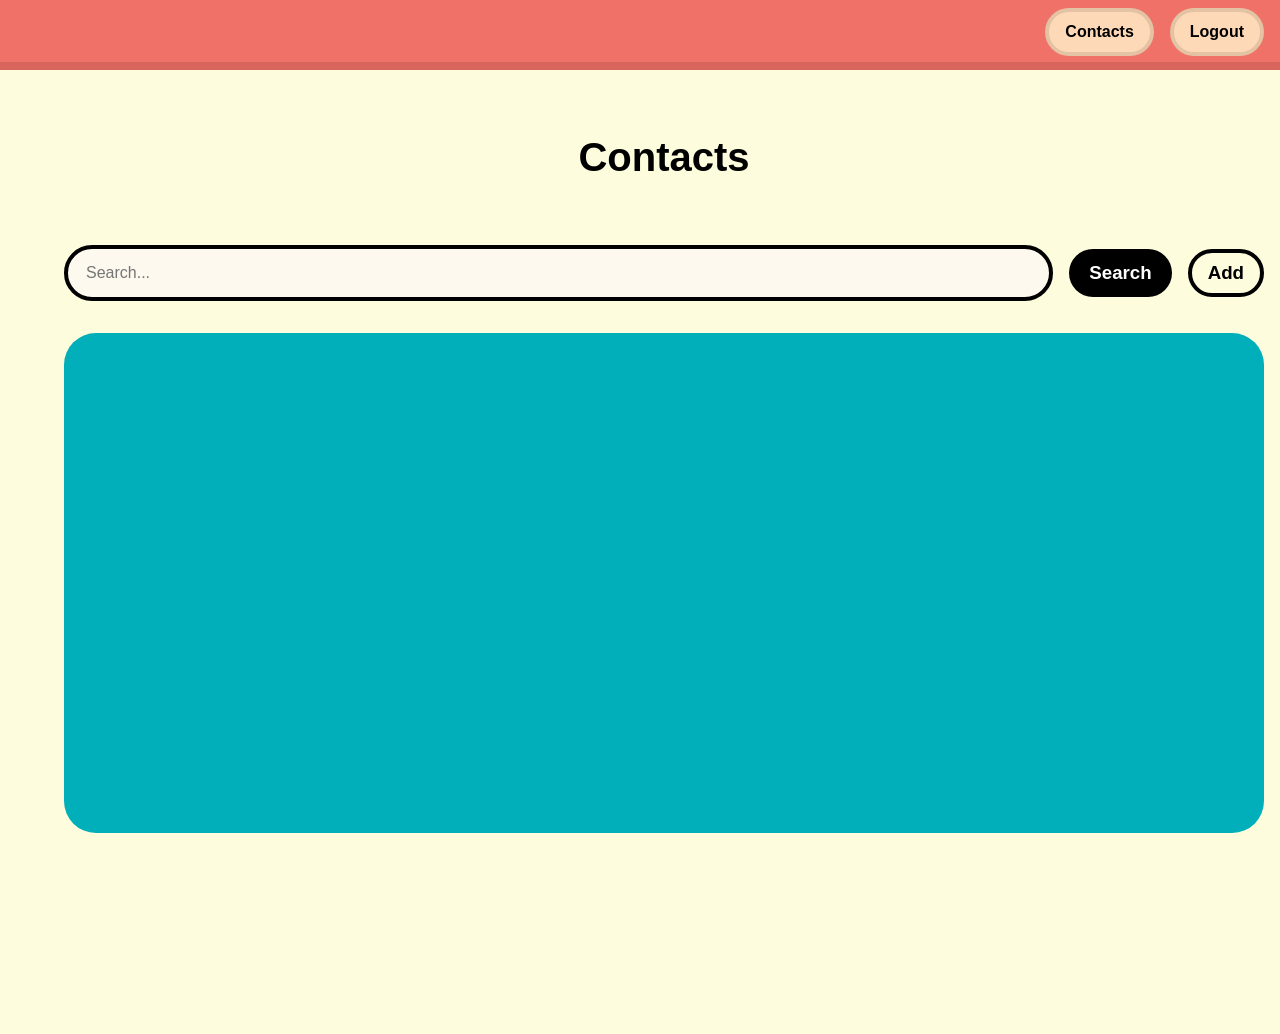
==== contacts.html @ a6b1694d "contacts.html safety commit" ====
<html>

<head>
    <meta charset="UTF-8">
    <title>Contact Manager - Log In</title>
    <link rel="stylesheet" href="css/natestyles.css">
</head>

<style>
    .centerBox {
        /*align-items: center;*/
        margin: 32px;
        display: flex;
        height: 100%;
        width: 100%;
        flex-direction: column;
        gap: 32px;
        max-width: 1200px;
    }

    .searchBox {
        display: flex;
        padding-left: 16px;
        height: 48px;
        border-radius: 32px;
        width: 100%;
        background-color: #fef9ef;
        border: 4px solid black;
    }
</style>

<body>

    <div id="navbar" class="navbar">
        <button class="navbarButton">
            Contacts
        </button>
        <button id="logoutButton" class="navbarButton">
            Logout
        </button>
    </div>

    <div style="margin: 32px; justify-items: center; min-height: 100dvh;">

        <div class="centerBox">

            <h2 style="text-align: center;">
                Contacts
            </h2>

            <div style="display: flex; align-items: center; width: 100%; gap: 16px;">

                <div id="search" class="searchBox">
                    <input style="border: none; outline: none; background: transparent; font-size: 16px; width: 100%;"
                        type="text" id="username" name="username" aria-describedby="username-help"
                        placeholder="Search..." />
                </div>

                <button id="search-button" class="colorButton" value="Search" style="background-color: black;">
                    <h3 style="color:white;">Search</h3>
                </button>

                <button id="add" class="colorButton" value="Search"
                    style="background-color: transparent; border: 4px solid black">
                    <h3 style="color:black;">Add</h3>
                </button>

            </div>

            <div id="listRegion"
                style="height: 500px; width: 100%; background-color: #00afb9; border-radius: 32px; display: flex; flex-direction: column;">

            </div>

        </div>
    </div>

    <div class="pane" id="detailPane">
        <div class="pane-inner">

            
        </div>
    </div>


    <script src="js/contacts.js"></script>
</body>
---- css/natestyles.css ----
body {
    font-family: sans-serif;
    font-size: 12px;
    font-style: normal;
    background-color: #fdfcdc;
    padding: 0px;
    margin: 0px;
    /*font-stretch: normal;
        line-height: 1;
        letter-spacing: normal;
        margin: 0;*/
}

h1 {
    font-size: 80px;
}

h2 {
    font-size: 40px;
}

.navbar {
    height: 50px;
    background-color: #f07167;
    border: black;
    border-bottom: 8px solid rgba(0, 0, 0, 0.1);
    display: flex;
    justify-content: end;
    gap: 16px;
    padding-top: 8px;
    padding-bottom: 4px;
    padding-right: 16px;
}

.navbarButton {
    display: flex;
    justify-items: center;
    align-items: center;
    height: 48px;
    border-radius: 24px;
    width: fit-content;
    padding-left: 16px;
    padding-right: 16px;
    border: 4px solid rgba(0, 0, 0, 0.1);
    background-color: #fed9b7;
    font-weight: bold;
    font-size: 16px;
}

.colorButton {
    display: flex;
    justify-items: center;
    align-items: center;
    height: 48px;
    border-radius: 24px;
    width: fit-content;
    padding-left: 16px;
    padding-right: 16px;
    border: 4px solid rgba(0, 0, 0, 0.1);
    font-weight: bold;
    font-size: 16px;
}
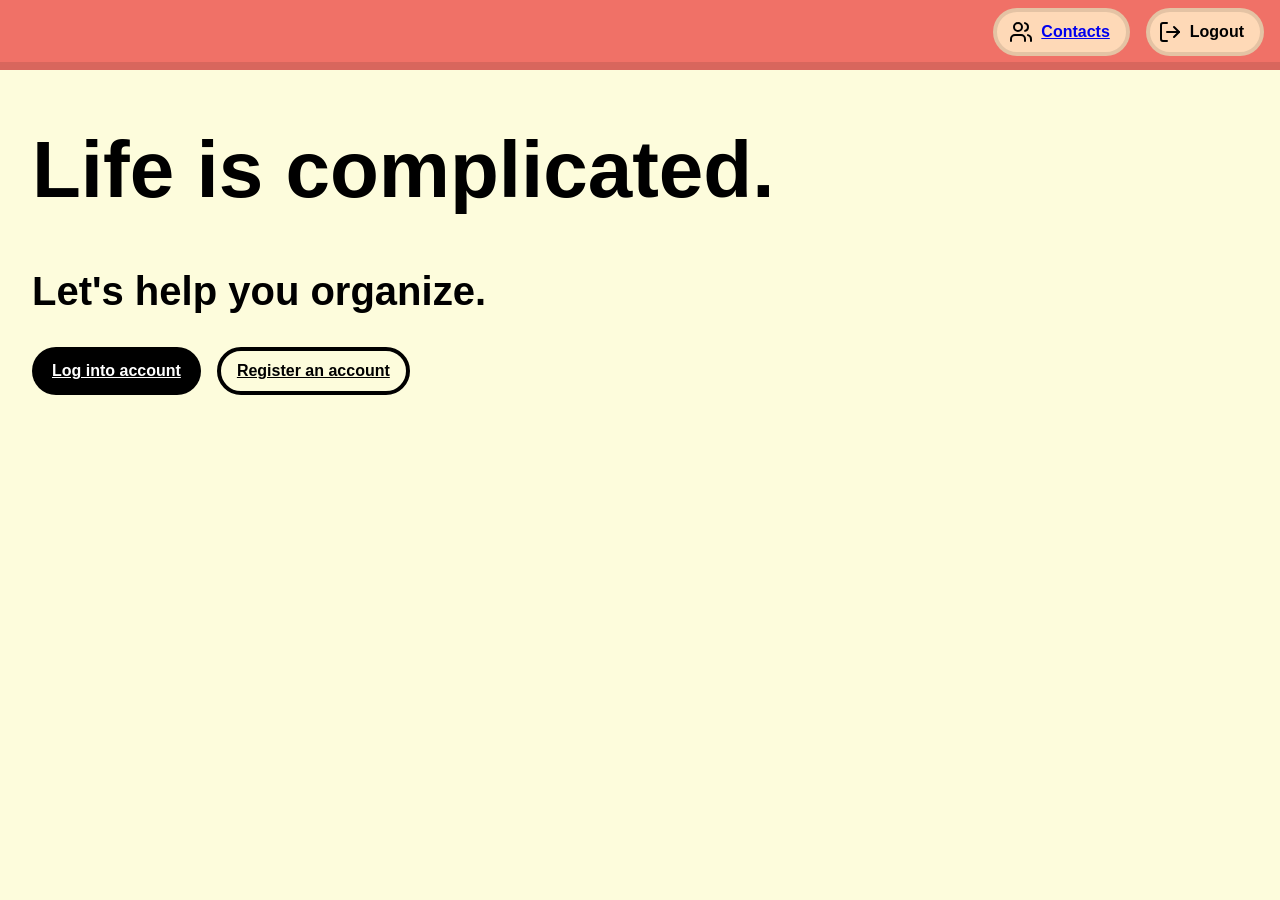
==== commit 9a8a1e1e: "Pre-lab submission before 9/25. All changes: Created <div> templates for each contact being queried " ====
--- a/contacts.html
+++ b/contacts.html
@@ -8,81 +8,305 @@
 
 <style>
     .centerBox {
-        /*align-items: center;*/
-        margin: 32px;
-        display: flex;
+        position: absolute;
+        justify-items: center;
         height: 100%;
         width: 100%;
-        flex-direction: column;
-        gap: 32px;
-        max-width: 1200px;
-    }
-
-    .searchBox {
+        top: 0;
+        left: 0;
+    }
+
+    .infoField {
+        text-align: center;
         display: flex;
+        align-items: center;
+        height: 32px;
+        white-space: nowrap;
+        padding: 2px;
+        font-size: 20px;
         padding-left: 16px;
-        height: 48px;
+        padding-right: 16px;
         border-radius: 32px;
         width: 100%;
         background-color: #fef9ef;
-        border: 4px solid black;
-    }
+        border: none;
+    }
+
+    .slideOut {
+        transform: translateX(-100%);
+        transition: transform 0.5s ease-in-out
+    }
+
+    .slideIn {
+        transform: translateX(0%);
+        transition: transform 0.5s ease-in-out
+    }
+
+    .slidePrepare {
+        transform: translateX(100%);
+        transition: transform 0.5s ease-in-out
+    }
+
+    .listItem {
+        position: relative;
+        border-radius: 16px;
+        padding: 8px;
+        padding-left: 16px;
+        padding-right: 16px;
+        display: flex;
+        gap: 16px;
+        height: 96px;
+        background-color: #0081a7;
+    }
+
+    .listRegion {
+        background-color: #00afb9;
+        border-radius: 32px;
+        display: flex;
+        min-width: fit-content;
+        flex-direction: column;
+        padding: 16px;
+        gap: 16px;
+    }
+
+    .deleteBox {
+        padding: 16px;
+        gap: 16px;
+        display: flex;
+        flex-direction: column;
+        align-items: center;
+        position: absolute;
+        width: 400px;
+        height: fit-content;
+        background-color: #f07167;
+        border-radius: 16px;
+        border: 6px solid rgba(0, 0, 0, 0.1);
+    }
+
+    .imageButton {
+        outline: none;
+        border: none;
+        background-color: transparent;
+    }
+
+    /*
+    @view-transition {
+        navigation: auto;
+    }*/
 </style>
 
-<body>
+<body onload="requireLogin(); test();">
+
+    <template id="contactRowTemplate">
+        <div class="listItem">
+            <div style="aspect-ratio: 1; background-color: #fef9ef; border-radius: 64px;">
+            </div>
+            <div style="display: flex; gap: 8px; flex-direction: column; justify-content: center; padding-right: 64px;">
+                <div style="display: flex; gap: 8px; ">
+                    <div class="infoField contactFirstName"></div>
+                    <div class="infoField contactLastName"></div>
+                </div>
+                <div style="display: flex; gap: 8px;">
+                    <div class="infoField contactEmail"></div>
+                    <div class="infoField contactPhone"></div>
+                </div>
+            </div>
+            <div style="width: 100%; justify-items: end;">
+                <div
+                    style="width: 40px; height: 100%; display: flex; flex-direction: column; justify-content: center; gap: 12px;">
+                    <button class="imageButton editButton">
+                        <img src="images/pencilwhite.svg" style="width: 100%;">
+                    </button>
+                    <button class="imageButton deleteButton">
+                        <img src="images/trashwhite.svg" style="width: 100%;">
+                    </button>
+                </div>
+            </div>
+        </div>
+    </template>
+
+    <div id="deleteRegion"
+        style="position: absolute; display: none; z-index: 10; width: 100%; height: 100%; justify-content: center; align-items: center;">
+        <div class="blurBox"></div>
+        <div class="deleteBox">
+            <h2 style="text-align: center; padding: 0px; margin: 0px;">Deleting a contact is permanent!<br>Continue?
+            </h2>
+
+            <div style="display: flex; gap: 16px;">
+                <button class="colorButton" style="background-color: transparent; border: 4px solid black;"
+                    onclick="closeDeleteBox()">
+                    <img src="images/letterx.svg" style="width: 100%;">
+                    <p>Cancel</p>
+                </button>
+                <button class="colorButton" style="background-color: black; color: white;"
+                    onclick="finishContactDelete()">
+                    <img src="images/trashwhite.svg" style="width: 100%;">
+                    <p>Delete</p>
+                </button>
+            </div>
+        </div>
+    </div>
 
     <div id="navbar" class="navbar">
-        <button class="navbarButton">
-            Contacts
+        <button class="navbarButton" style="padding-left: 12px;">
+
+            <img src="images/twousers.svg">
+            <a href="contacts.html">Contacts</a>
         </button>
-        <button id="logoutButton" class="navbarButton">
-            Logout
+
+        <button class="navbarButton" style="padding-left: 8px;" onclick="doLogout()">
+
+            <img src="images/logout.svg">
+            <a>Logout</a>
         </button>
     </div>
 
-    <div style="margin: 32px; justify-items: center; min-height: 100dvh;">
-
-        <div class="centerBox">
-
-            <h2 style="text-align: center;">
-                Contacts
-            </h2>
-
-            <div style="display: flex; align-items: center; width: 100%; gap: 16px;">
-
-                <div id="search" class="searchBox">
-                    <input style="border: none; outline: none; background: transparent; font-size: 16px; width: 100%;"
-                        type="text" id="username" name="username" aria-describedby="username-help"
-                        placeholder="Search..." />
-                </div>
-
-                <button id="search-button" class="colorButton" value="Search" style="background-color: black;">
-                    <h3 style="color:white;">Search</h3>
-                </button>
-
-                <button id="add" class="colorButton" value="Search"
-                    style="background-color: transparent; border: 4px solid black">
-                    <h3 style="color:black;">Add</h3>
-                </button>
-
-            </div>
-
-            <div id="listRegion"
-                style="height: 500px; width: 100%; background-color: #00afb9; border-radius: 32px; display: flex; flex-direction: column;">
-
+    <div style="position: relative; margin-left: 8px; margin-right: 8px">
+
+        <div id="leftContainer" class="slideIn centerBox">
+
+            <div style="display: flex; flex-direction: column; max-width: 1000px; width: 100%; gap: 32px;">
+
+                <h2 style="text-align: center;">
+                    Contacts
+                </h2>
+
+                <div style="display: flex; align-items: center; width: 100%; gap: 16px;">
+
+                    <div id="search" class="searchBox" style="width: 100%;">
+                        <input
+                            style="border: none; outline: none; background: transparent; font-size: 16px; width: 100%;"
+                            type="text" id="username" name="username" aria-describedby="username-help"
+                            placeholder="Search..." />
+                    </div>
+
+                    <button id="search-button" class="colorButton" value="Search"
+                        style="background-color: black; padding-left: 8px;">
+
+                        <img src="images/searchWhite.svg">
+                        <h3 style="color:white;">Search</h3>
+                    </button>
+
+                    <button id="add-button" class="colorButton" value="Add"
+                        style="background-color: transparent; border: 4px solid black" onclick="openAddBox()">
+
+
+                        <img src="images/adduser.svg">
+                        <h3 style="color:black;">Add</h3>
+                    </button>
+
+                </div>
+
+                <div id="addRegion" class="listRegion" style="display: none;">
+                    <div class="listItem">
+
+                        <div style="aspect-ratio: 1; background-color: #fef9ef; border-radius: 64px;">
+
+                        </div>
+
+                        <div
+                            style="display: flex; gap: 8px; flex-direction: column; justify-content: center; width: 100%;">
+                            <div style="display: flex; gap: 8px;">
+                                <div class="infoField">
+                                    <input
+                                        style="border: none; outline: none; background: transparent; width: 100%; font-size: 20px; "
+                                        type="text" id="addFirstName" name="username" aria-describedby="username-help"
+                                        placeholder="First name..." />
+                                </div>
+                                <div class="infoField">
+                                    <input
+                                        style="border: none; outline: none; background: transparent; width: 100%; font-size: 20px; "
+                                        type="text" id="addLastName" name="username" aria-describedby="username-help"
+                                        placeholder="Last name..." />
+                                </div>
+                            </div>
+                            <div style="display: flex; gap: 8px;">
+                                <div class="infoField">
+                                    <input
+                                        style="border: none; outline: none; background: transparent; width: 100%; font-size: 20px; "
+                                        type="text" id="addEmail" name="username" aria-describedby="username-help"
+                                        placeholder="Email..." />
+                                </div>
+                                <div class="infoField">
+                                    <input
+                                        style="border: none; outline: none; background: transparent; width: 100%; font-size: 20px; "
+                                        type="text" id="addPhone" name="username" aria-describedby="username-help"
+                                        placeholder="Phone number..." />
+                                </div>
+                            </div>
+                        </div>
+
+                    </div>
+
+                    <div id="addButtons" style="display: none; justify-content: end; gap: 8px;">
+                        <button class="colorButton" onclick="saveContact()">
+                            <span>Save</span>
+                        </button>
+                        <button class="colorButton" onclick="closeAddBox()">
+                            <span>Cancel</span>
+                        </button>
+                    </div>
+
+                    <div id="editButtons" style="display: none; justify-content: end; gap: 8px;">
+                        <button class="colorButton" onclick="finishContactEdit()">
+                            <span>Save</span>
+                        </button>
+                        <button class="colorButton" onclick="closeAddBox()">
+                            <span>Cancel</span>
+                        </button>
+                    </div>
+                </div>
+
+                <div id="listRegion" class="listRegion">
+                    <div class="listItem">
+                        <div style="aspect-ratio: 1; background-color: #fef9ef; border-radius: 64px;">
+                        </div>
+                        <div style="display: flex; gap: 8px; flex-direction: column; justify-content: center;">
+                            <div style="display: flex; gap: 8px; ">
+                                <div class="infoField">
+                                    <p>Angela</p>
+                                </div>
+                                <div class="infoField">
+                                    <p>Lorry</p>
+                                </div>
+                            </div>
+                            <div style="display: flex; gap: 8px;">
+                                <div class="infoField">
+                                    <p>awesomeangela@gmail.com</p>
+                                </div>
+                                <div class="infoField">
+                                    <p>+1-305-598-2746</p>
+                                </div>
+                            </div>
+                        </div>
+
+                        <div style="width: 100%; justify-items: end;">
+                            <div
+                                style="width: 40px; height: 100%; display: flex; flex-direction: column; justify-content: center; gap: 12px;">
+                                <button id="editButton" class="imageButton">
+                                    <img src="images/pencilwhite.svg" style="width: 100%;">
+                                </button>
+                                <button id="deleteButton" class="imageButton">
+                                    <img src="images/trashwhite.svg" style="width: 100%;">
+                                </button>
+                            </div>
+                        </div>
+
+                    </div>
+                </div>
             </div>
 
         </div>
+
+        <div id="rightContainer" class="slidePrepare centerBox">
+
+            <div style="width: 100%; height: 100%; display: flex; background-color: #ff0000;">
+
+            </div>
+        </div>
+
     </div>
 
-    <div class="pane" id="detailPane">
-        <div class="pane-inner">
-
-            
-        </div>
-    </div>
-
-
+    <script src="js/login.js"></script>
     <script src="js/contacts.js"></script>
-</body>
-
+</body>
--- a/css/natestyles.css
+++ b/css/natestyles.css
@@ -45,6 +45,7 @@
     background-color: #fed9b7;
     font-weight: bold;
     font-size: 16px;
+    gap: 8px;
 }
 
 .colorButton {
@@ -59,4 +60,30 @@
     border: 4px solid rgba(0, 0, 0, 0.1);
     font-weight: bold;
     font-size: 16px;
+    gap: 8px;
+}
+
+.blurBox {
+    width: 100%;
+    height: 100%;
+    background: rgba(255, 255, 255, 0.1);
+    backdrop-filter: blur(12px);
+    -webkit-backdrop-filter: blur(12px);
+}
+
+.searchBox {
+    display: flex;
+    padding-left: 16px;
+    height: 48px;
+    border-radius: 32px;
+    background-color: #fef9ef;
+    border: 4px solid black;
+}
+
+.inputText {
+    border: none;
+    outline: none;
+    background: transparent;
+    font-size: 16px;
+    width: 100%;
 }
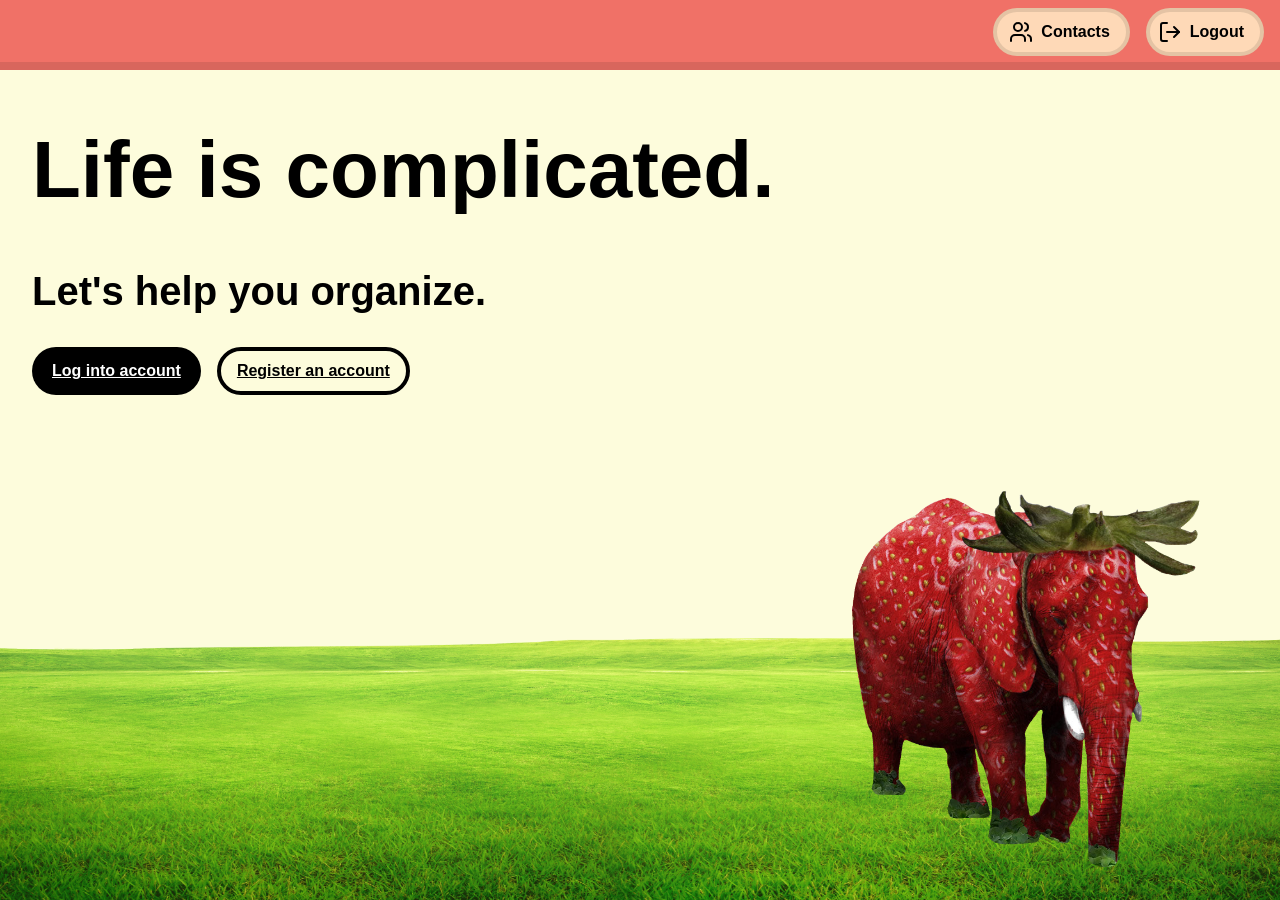
==== commit 1b144c4a: "Changes to all pages: All pages recieved a new background.  Contacts navbar button now prevents user" ====
--- a/contacts.html
+++ b/contacts.html
@@ -95,7 +95,7 @@
     }*/
 </style>
 
-<body onload="requireLogin(); test();">
+<body onload="requireLogin(); query();">
 
     <template id="contactRowTemplate">
         <div class="listItem">
@@ -115,10 +115,10 @@
                 <div
                     style="width: 40px; height: 100%; display: flex; flex-direction: column; justify-content: center; gap: 12px;">
                     <button class="imageButton editButton">
-                        <img src="images/pencilwhite.svg" style="width: 100%;">
+                        <img src="icons/pencilwhite.svg" style="width: 100%;">
                     </button>
                     <button class="imageButton deleteButton">
-                        <img src="images/trashwhite.svg" style="width: 100%;">
+                        <img src="icons/trashwhite.svg" style="width: 100%;">
                     </button>
                 </div>
             </div>
@@ -135,12 +135,12 @@
             <div style="display: flex; gap: 16px;">
                 <button class="colorButton" style="background-color: transparent; border: 4px solid black;"
                     onclick="closeDeleteBox()">
-                    <img src="images/letterx.svg" style="width: 100%;">
+                    <img src="icons/letterx.svg" style="width: 100%;">
                     <p>Cancel</p>
                 </button>
                 <button class="colorButton" style="background-color: black; color: white;"
                     onclick="finishContactDelete()">
-                    <img src="images/trashwhite.svg" style="width: 100%;">
+                    <img src="icons/trashwhite.svg" style="width: 100%;">
                     <p>Delete</p>
                 </button>
             </div>
@@ -148,17 +148,25 @@
     </div>
 
     <div id="navbar" class="navbar">
-        <button class="navbarButton" style="padding-left: 12px;">
-
-            <img src="images/twousers.svg">
-            <a href="contacts.html">Contacts</a>
+        <button class="navbarButton" style="padding-left: 12px;" onclick="redirectIfLoggedIn()">
+
+            <img src="icons/twousers.svg">
+            <a>Contacts</a>
         </button>
 
         <button class="navbarButton" style="padding-left: 8px;" onclick="doLogout()">
 
-            <img src="images/logout.svg">
+            <img src="icons/logout.svg">
             <a>Logout</a>
         </button>
+    </div>
+
+    <div style="position: absolute; right: 64px; bottom: 16px; width: 30%; z-index: -5;">
+        <img src="images/elephan2.png" style="width: 100%;">
+    </div>
+
+    <div style="position: absolute; inset: 0; align-content: end; z-index: -10;">
+        <img src="images/grass/foregrounds_54.png" style="width: 100%;">
     </div>
 
     <div style="position: relative; margin-left: 8px; margin-right: 8px">
@@ -171,27 +179,27 @@
                     Contacts
                 </h2>
 
+                <h3 class="errorText" style="display: none;" id="errorBox"></h3>
+
                 <div style="display: flex; align-items: center; width: 100%; gap: 16px;">
 
                     <div id="search" class="searchBox" style="width: 100%;">
                         <input
                             style="border: none; outline: none; background: transparent; font-size: 16px; width: 100%;"
-                            type="text" id="username" name="username" aria-describedby="username-help"
-                            placeholder="Search..." />
+                            type="text" id="searchText" aria-describedby="username-help" placeholder="Search..." />
                     </div>
 
                     <button id="search-button" class="colorButton" value="Search"
-                        style="background-color: black; padding-left: 8px;">
-
-                        <img src="images/searchWhite.svg">
+                        style="background-color: black; padding-left: 8px;" onclick="query()">
+
+                        <img src="icons/searchWhite.svg">
                         <h3 style="color:white;">Search</h3>
                     </button>
 
                     <button id="add-button" class="colorButton" value="Add"
                         style="background-color: transparent; border: 4px solid black" onclick="openAddBox()">
 
-
-                        <img src="images/adduser.svg">
+                        <img src="icons/adduser.svg">
                         <h3 style="color:black;">Add</h3>
                     </button>
 
@@ -238,61 +246,34 @@
 
                     </div>
 
-                    <div id="addButtons" style="display: none; justify-content: end; gap: 8px;">
-                        <button class="colorButton" onclick="saveContact()">
-                            <span>Save</span>
-                        </button>
-                        <button class="colorButton" onclick="closeAddBox()">
-                            <span>Cancel</span>
-                        </button>
+                    <div style="display: flex; justify-content: space-between;">
+                        <h3 class="errorText" id="addError"></h3>
+
+                        <div id="addButtons" style="display: none; justify-content: end; gap: 8px;">
+                            <button class="colorButton" onclick="saveContact()">
+                                <span>Save</span>
+                            </button>
+                            <button class="colorButton" onclick="closeAddBox()">
+                                <span>Cancel</span>
+                            </button>
+                        </div>
+
+                        <div id="editButtons" style="display: none; justify-content: end; gap: 8px;">
+                            <button class="colorButton" onclick="finishContactEdit()">
+                                <span>Save</span>
+                            </button>
+                            <button class="colorButton" onclick="closeAddBox()">
+                                <span>Cancel</span>
+                            </button>
+                        </div>
                     </div>
 
-                    <div id="editButtons" style="display: none; justify-content: end; gap: 8px;">
-                        <button class="colorButton" onclick="finishContactEdit()">
-                            <span>Save</span>
-                        </button>
-                        <button class="colorButton" onclick="closeAddBox()">
-                            <span>Cancel</span>
-                        </button>
-                    </div>
+
                 </div>
 
                 <div id="listRegion" class="listRegion">
-                    <div class="listItem">
-                        <div style="aspect-ratio: 1; background-color: #fef9ef; border-radius: 64px;">
-                        </div>
-                        <div style="display: flex; gap: 8px; flex-direction: column; justify-content: center;">
-                            <div style="display: flex; gap: 8px; ">
-                                <div class="infoField">
-                                    <p>Angela</p>
-                                </div>
-                                <div class="infoField">
-                                    <p>Lorry</p>
-                                </div>
-                            </div>
-                            <div style="display: flex; gap: 8px;">
-                                <div class="infoField">
-                                    <p>awesomeangela@gmail.com</p>
-                                </div>
-                                <div class="infoField">
-                                    <p>+1-305-598-2746</p>
-                                </div>
-                            </div>
-                        </div>
-
-                        <div style="width: 100%; justify-items: end;">
-                            <div
-                                style="width: 40px; height: 100%; display: flex; flex-direction: column; justify-content: center; gap: 12px;">
-                                <button id="editButton" class="imageButton">
-                                    <img src="images/pencilwhite.svg" style="width: 100%;">
-                                </button>
-                                <button id="deleteButton" class="imageButton">
-                                    <img src="images/trashwhite.svg" style="width: 100%;">
-                                </button>
-                            </div>
-                        </div>
-
-                    </div>
+                    <h3 id="listError" style="text-align: center;">
+                    </h3>
                 </div>
             </div>
 
--- a/css/natestyles.css
+++ b/css/natestyles.css
@@ -86,4 +86,10 @@
     background: transparent;
     font-size: 16px;
     width: 100%;
+}
+
+.errorText {
+    text-align: center;
+    padding: 0px;
+    margin: 0px;
 }
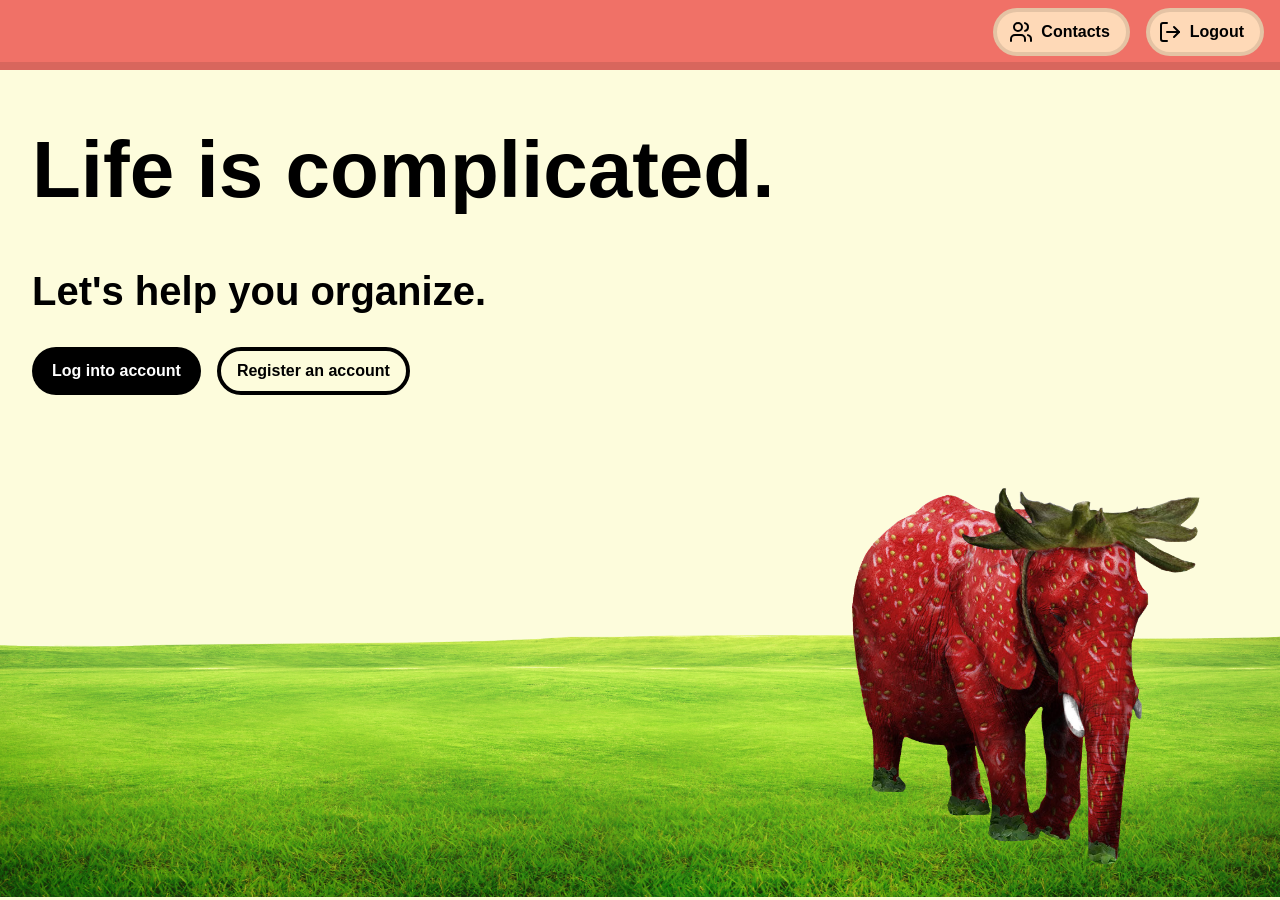
==== commit 8ec033c2: "Accessibility fixes: Added DOCTYPE declaration, html lang tags, alt="" on images with valid descript" ====
--- a/contacts.html
+++ b/contacts.html
@@ -1,4 +1,5 @@
-<html>
+<!DOCTYPE html>
+<html lang="en">
 
 <head>
     <meta charset="UTF-8">
@@ -115,10 +116,10 @@
                 <div
                     style="width: 40px; height: 100%; display: flex; flex-direction: column; justify-content: center; gap: 12px;">
                     <button class="imageButton editButton">
-                        <img src="icons/pencilwhite.svg" style="width: 100%;">
+                        <img src="images/pencilwhite.svg" alt="" style="width: 100%;">
                     </button>
                     <button class="imageButton deleteButton">
-                        <img src="icons/trashwhite.svg" style="width: 100%;">
+                        <img src="images/trashwhite.svg" alt="" style="width: 100%;">
                     </button>
                 </div>
             </div>
@@ -135,12 +136,12 @@
             <div style="display: flex; gap: 16px;">
                 <button class="colorButton" style="background-color: transparent; border: 4px solid black;"
                     onclick="closeDeleteBox()">
-                    <img src="icons/letterx.svg" style="width: 100%;">
+                    <img src="images/letterx.svg" alt="" style="width: 100%;">
                     <p>Cancel</p>
                 </button>
                 <button class="colorButton" style="background-color: black; color: white;"
                     onclick="finishContactDelete()">
-                    <img src="icons/trashwhite.svg" style="width: 100%;">
+                    <img src="images/trashwhite.svg" alt="" style="width: 100%;">
                     <p>Delete</p>
                 </button>
             </div>
@@ -150,28 +151,28 @@
     <div id="navbar" class="navbar">
         <button class="navbarButton" style="padding-left: 12px;" onclick="redirectIfLoggedIn()">
 
-            <img src="icons/twousers.svg">
+            <img src="images/twousers.svg" alt="">
             <a>Contacts</a>
         </button>
 
         <button class="navbarButton" style="padding-left: 8px;" onclick="doLogout()">
 
-            <img src="icons/logout.svg">
+            <img src="images/logout.svg" alt="">
             <a>Logout</a>
         </button>
     </div>
 
     <div style="position: absolute; right: 64px; bottom: 16px; width: 30%; z-index: -5;">
-        <img src="images/elephan2.png" style="width: 100%;">
+        <img src="images/elephan2.png" alt="A strawberry colored elephant with seeds covering its skin." style="width: 100%;">
     </div>
 
     <div style="position: absolute; inset: 0; align-content: end; z-index: -10;">
-        <img src="images/grass/foregrounds_54.png" style="width: 100%;">
-    </div>
-
-    <div style="position: relative; margin-left: 8px; margin-right: 8px">
-
-        <div id="leftContainer" class="slideIn centerBox">
+        <img src="images/grass/foregrounds_54.png" alt="A large grass plain where the elephant is standing." style="width: 100%;">
+    </div>
+
+    <main style="position: relative; margin-left: 8px; margin-right: 8px">
+
+        <div id="leftContainer" class="centerBox">
 
             <div style="display: flex; flex-direction: column; max-width: 1000px; width: 100%; gap: 32px;">
 
@@ -192,14 +193,14 @@
                     <button id="search-button" class="colorButton" value="Search"
                         style="background-color: black; padding-left: 8px;" onclick="query()">
 
-                        <img src="icons/searchWhite.svg">
+                        <img src="images/searchWhite.svg" alt="">
                         <h3 style="color:white;">Search</h3>
                     </button>
 
                     <button id="add-button" class="colorButton" value="Add"
                         style="background-color: transparent; border: 4px solid black" onclick="openAddBox()">
 
-                        <img src="icons/adduser.svg">
+                        <img src="images/adduser.svg"  alt="">
                         <h3 style="color:black;">Add</h3>
                     </button>
 
@@ -279,14 +280,14 @@
 
         </div>
 
-        <div id="rightContainer" class="slidePrepare centerBox">
+        <div id="rightContainer" style="display: none;" aria-hidden="true">
 
             <div style="width: 100%; height: 100%; display: flex; background-color: #ff0000;">
 
             </div>
         </div>
 
-    </div>
+    </main>
 
     <script src="js/login.js"></script>
     <script src="js/contacts.js"></script>
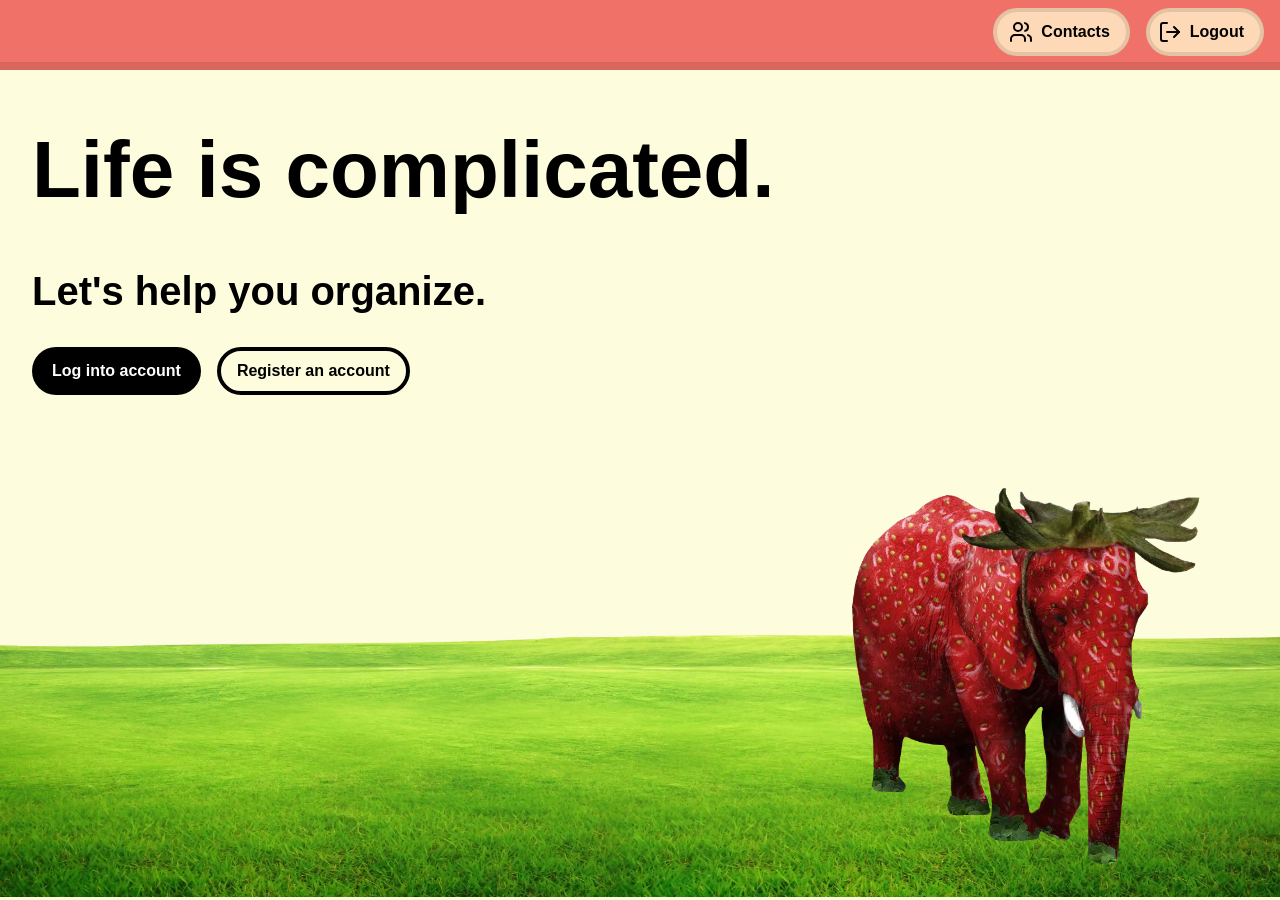
==== commit 59adba78: "Added compressed images to improve load times." ====
--- a/contacts.html
+++ b/contacts.html
@@ -163,11 +163,11 @@
     </div>
 
     <div style="position: absolute; right: 64px; bottom: 16px; width: 30%; z-index: -5;">
-        <img src="images/elephan2.png" alt="A strawberry colored elephant with seeds covering its skin." style="width: 100%;">
+        <img src="images/elephan2_80percent.webp" alt="A strawberry colored elephant with seeds covering its skin." style="width: 100%;">
     </div>
 
     <div style="position: absolute; inset: 0; align-content: end; z-index: -10;">
-        <img src="images/grass/foregrounds_54.png" alt="A large grass plain where the elephant is standing." style="width: 100%;">
+        <img src="images/grass/foregrounds_54_20percent.webp" alt="A large grass plain where the elephant is standing." style="width: 100%; ">
     </div>
 
     <main style="position: relative; margin-left: 8px; margin-right: 8px">
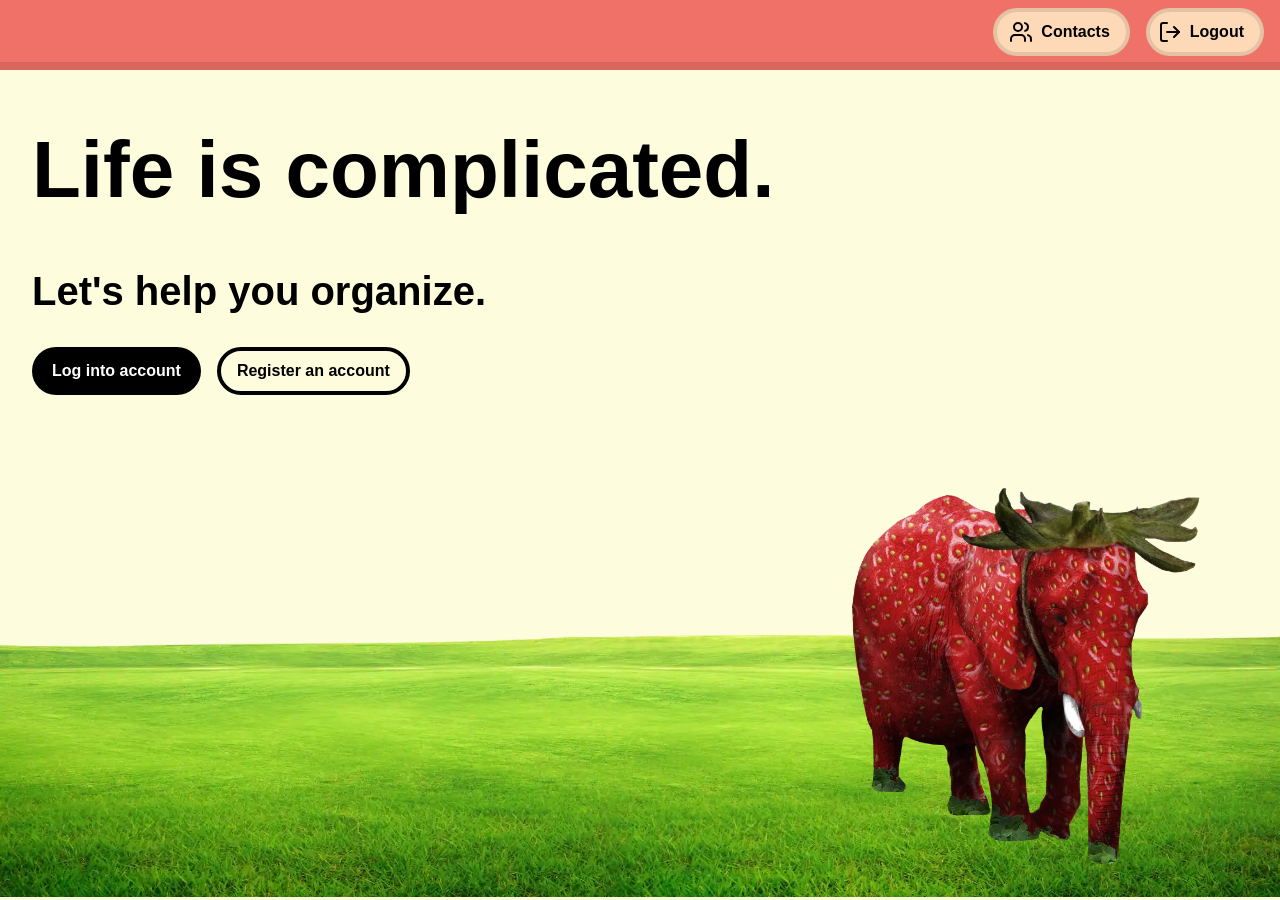
==== commit ab8cb7b8: "Compressed background to improve load times." ====
--- a/contacts.html
+++ b/contacts.html
@@ -8,6 +8,7 @@
 </head>
 
 <style>
+    
     .centerBox {
         position: absolute;
         justify-items: center;
@@ -89,11 +90,6 @@
         border: none;
         background-color: transparent;
     }
-
-    /*
-    @view-transition {
-        navigation: auto;
-    }*/
 </style>
 
 <body onload="requireLogin(); query();">
@@ -163,11 +159,13 @@
     </div>
 
     <div style="position: absolute; right: 64px; bottom: 16px; width: 30%; z-index: -5;">
-        <img src="images/elephan2_80percent.webp" alt="A strawberry colored elephant with seeds covering its skin." style="width: 100%;">
+        <img src="images/elephan2_80percent.webp" alt="A strawberry colored elephant with seeds covering its skin."
+            style="width: 100%;">
     </div>
 
     <div style="position: absolute; inset: 0; align-content: end; z-index: -10;">
-        <img src="images/grass/foregrounds_54_20percent.webp" alt="A large grass plain where the elephant is standing." style="width: 100%; ">
+        <img src="images/grass/foregrounds_54_onethird_40percent.webp" alt="A large grass plain where the elephant is standing."
+            style="width: 100%; ">
     </div>
 
     <main style="position: relative; margin-left: 8px; margin-right: 8px">
@@ -289,6 +287,6 @@
 
     </main>
 
-    <script src="js/login.js"></script>
-    <script src="js/contacts.js"></script>
+    <script src="js/login.js" defer></script>
+    <script src="js/contacts.js" defer></script>
 </body>
--- a/css/natestyles.css
+++ b/css/natestyles.css
@@ -5,10 +5,6 @@
     background-color: #fdfcdc;
     padding: 0px;
     margin: 0px;
-    /*font-stretch: normal;
-        line-height: 1;
-        letter-spacing: normal;
-        margin: 0;*/
 }
 
 h1 {
